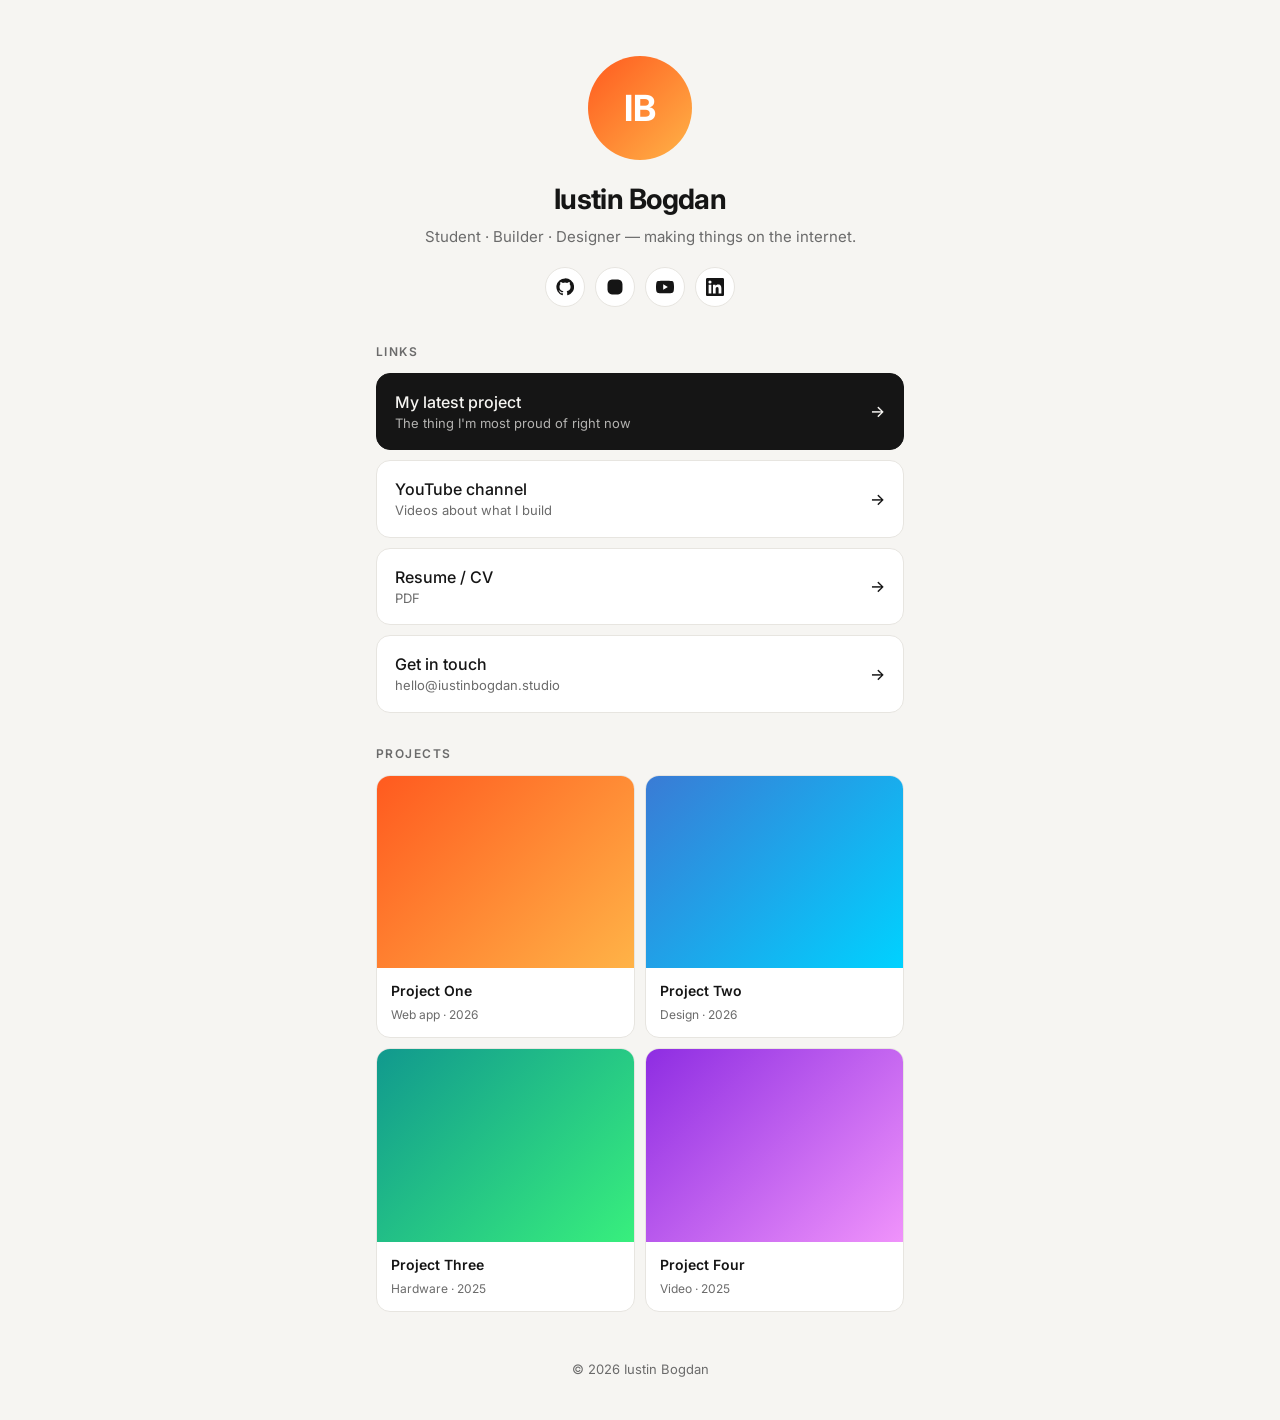
==== index.html @ 2a259cec "Add portfolio site for iustinbogdan.studio Co-Authored-By: Claude Opus 5.5 <noreply@anthropic.com> C" ====
<!doctype html>
<html lang="en">
<head>
<meta charset="utf-8">
<meta name="viewport" content="width=device-width, initial-scale=1">
<title>Iustin Bogdan</title>
<meta name="description" content="Iustin Bogdan — projects, links and contact.">
<link rel="preconnect" href="https://fonts.googleapis.com">
<link href="https://fonts.googleapis.com/css2?family=Inter:wght@400;500;600;700&display=swap" rel="stylesheet">
<style>
  :root{
    --bg:#f6f5f2; --card:#ffffff; --text:#151515; --muted:#6b6b6b;
    --line:#e7e5e0; --accent:#ff5a1f;
  }
  @media (prefers-color-scheme: dark){
    :root{ --bg:#0f0f0f; --card:#191919; --text:#f2f2f2; --muted:#9a9a9a; --line:#2a2a2a; }
  }
  *{box-sizing:border-box;margin:0;padding:0}
  body{background:var(--bg);color:var(--text);font-family:Inter,system-ui,sans-serif;
       line-height:1.5;-webkit-font-smoothing:antialiased}
  a{color:inherit;text-decoration:none}
  .wrap{max-width:560px;margin:0 auto;padding:56px 16px 40px}

  /* Header */
  header{text-align:center;margin-bottom:36px}
  .avatar{width:104px;height:104px;border-radius:50%;margin:0 auto 18px;
          background:linear-gradient(135deg,var(--accent),#ffb347);display:grid;place-items:center;
          color:#fff;font-weight:700;font-size:36px;overflow:hidden}
  .avatar img{width:100%;height:100%;object-fit:cover}
  h1{font-size:28px;font-weight:700;letter-spacing:-.02em}
  .tagline{color:var(--muted);margin-top:6px;font-size:15px}
  .socials{display:flex;justify-content:center;gap:10px;margin-top:18px}
  .socials a{width:40px;height:40px;border-radius:50%;border:1px solid var(--line);background:var(--card);
             display:grid;place-items:center;transition:transform .15s,border-color .15s}
  .socials a:hover{transform:translateY(-2px);border-color:var(--text)}
  .socials svg{width:18px;height:18px;fill:currentColor}

  /* Sections */
  h2{font-size:12px;text-transform:uppercase;letter-spacing:.12em;color:var(--muted);
     font-weight:600;margin:32px 0 12px}

  /* Link buttons */
  .links{display:flex;flex-direction:column;gap:10px}
  .link{display:flex;align-items:center;justify-content:space-between;gap:12px;
        padding:16px 18px;border-radius:14px;background:var(--card);border:1px solid var(--line);
        font-weight:500;transition:transform .15s,box-shadow .15s,border-color .15s}
  .link:hover{transform:translateY(-2px);border-color:var(--text);box-shadow:0 6px 20px rgba(0,0,0,.06)}
  .link small{display:block;color:var(--muted);font-weight:400;font-size:13px}
  .arrow{flex:none;transition:transform .15s}
  .link:hover .arrow{transform:translateX(3px)}
  .link.featured{background:var(--text);color:var(--bg);border-color:var(--text)}
  .link.featured small{color:inherit;opacity:.7}

  /* Project cards */
  .grid{display:grid;grid-template-columns:1fr 1fr;gap:10px}
  .project{border-radius:14px;overflow:hidden;background:var(--card);border:1px solid var(--line);
           transition:transform .15s,border-color .15s}
  .project:hover{transform:translateY(-2px);border-color:var(--text)}
  .thumb{aspect-ratio:4/3;background:var(--line);display:block;width:100%;object-fit:cover}
  .p1 .thumb{background:linear-gradient(135deg,#ff5a1f,#ffb347)}
  .p2 .thumb{background:linear-gradient(135deg,#3a7bd5,#00d2ff)}
  .p3 .thumb{background:linear-gradient(135deg,#11998e,#38ef7d)}
  .p4 .thumb{background:linear-gradient(135deg,#8e2de2,#f093fb)}
  .project div{padding:12px 14px}
  .project strong{display:block;font-size:14px;font-weight:600}
  .project span{font-size:12px;color:var(--muted)}

  footer{text-align:center;color:var(--muted);font-size:13px;margin-top:48px}
  @media (max-width:420px){ .grid{grid-template-columns:1fr} }
</style>
</head>
<body>
<main class="wrap">

  <header>
    <!-- Replace the initials with a photo: <div class="avatar"><img src="me.jpg" alt="Iustin Bogdan"></div> -->
    <div class="avatar">IB</div>
    <h1>Iustin Bogdan</h1>
    <p class="tagline">Student · Builder · Designer — making things on the internet.</p>
    <nav class="socials" aria-label="Social links">
      <a href="https://github.com/YOUR_USERNAME" aria-label="GitHub"><svg viewBox="0 0 24 24"><path d="M12 .5a11.5 11.5 0 0 0-3.64 22.41c.58.1.79-.25.79-.56v-2c-3.2.7-3.88-1.37-3.88-1.37-.52-1.33-1.28-1.69-1.28-1.69-1.05-.72.08-.7.08-.7 1.16.08 1.77 1.19 1.77 1.19 1.03 1.77 2.7 1.26 3.36.96.1-.75.4-1.26.73-1.55-2.55-.29-5.24-1.28-5.24-5.69 0-1.26.45-2.29 1.19-3.1-.12-.29-.52-1.46.11-3.05 0 0 .97-.31 3.17 1.18a11 11 0 0 1 5.77 0c2.2-1.49 3.17-1.18 3.17-1.18.63 1.59.23 2.76.11 3.05.74.81 1.19 1.84 1.19 3.1 0 4.42-2.69 5.39-5.26 5.68.41.36.78 1.06.78 2.14v3.17c0 .31.21.67.8.56A11.5 11.5 0 0 0 12 .5Z"/></svg></a>
      <a href="https://instagram.com/YOUR_USERNAME" aria-label="Instagram"><svg viewBox="0 0 24 24"><path d="M12 7a5 5 0 1 0 0 10 5 5 0 0 0 0-10Zm0 8.2a3.2 3.2 0 1 1 0-6.4 3.2 3.2 0 0 1 0 6.4ZM17.3 5.5a1.2 1.2 0 1 0 0 2.4 1.2 1.2 0 0 0 0-2.4ZM12 2c-2.7 0-3 0-4.1.06C4.6 2.2 2.2 4.6 2.06 7.9 2 9 2 9.3 2 12s0 3 .06 4.1c.15 3.3 2.55 5.7 5.84 5.84C9 22 9.3 22 12 22s3 0 4.1-.06c3.3-.15 5.7-2.55 5.84-5.84C22 15 22 14.7 22 12s0-3-.06-4.1C21.8 4.6 19.4 2.2 16.1 2.06 15 2 14.7 2 12 2Z"/></svg></a>
      <a href="https://youtube.com/@YOUR_CHANNEL" aria-label="YouTube"><svg viewBox="0 0 24 24"><path d="M23.5 6.2a3 3 0 0 0-2.1-2.1C19.5 3.6 12 3.6 12 3.6s-7.5 0-9.4.5A3 3 0 0 0 .5 6.2 31 31 0 0 0 0 12a31 31 0 0 0 .5 5.8 3 3 0 0 0 2.1 2.1c1.9.5 9.4.5 9.4.5s7.5 0 9.4-.5a3 3 0 0 0 2.1-2.1A31 31 0 0 0 24 12a31 31 0 0 0-.5-5.8ZM9.6 15.6V8.4l6.2 3.6-6.2 3.6Z"/></svg></a>
      <a href="https://linkedin.com/in/YOUR_USERNAME" aria-label="LinkedIn"><svg viewBox="0 0 24 24"><path d="M20.4 20.5h-3.6v-5.6c0-1.3 0-3-1.8-3s-2.1 1.4-2.1 2.9v5.7H9.3V9h3.4v1.6h.1c.5-.9 1.6-1.8 3.4-1.8 3.6 0 4.3 2.4 4.3 5.5v6.2ZM5.3 7.4a2.1 2.1 0 1 1 0-4.2 2.1 2.1 0 0 1 0 4.2ZM7.1 20.5H3.5V9h3.6v11.5ZM22.2 0H1.8C.8 0 0 .8 0 1.7v20.6c0 .9.8 1.7 1.8 1.7h20.4c1 0 1.8-.8 1.8-1.7V1.7C24 .8 23.2 0 22.2 0Z"/></svg></a>
    </nav>
  </header>

  <section>
    <h2>Links</h2>
    <div class="links">
      <a class="link featured" href="#">
        <span>My latest project<small>The thing I'm most proud of right now</small></span>
        <span class="arrow">→</span>
      </a>
      <a class="link" href="#"><span>YouTube channel<small>Videos about what I build</small></span><span class="arrow">→</span></a>
      <a class="link" href="#"><span>Resume / CV<small>PDF</small></span><span class="arrow">→</span></a>
      <a class="link" href="mailto:hello@iustinbogdan.studio"><span>Get in touch<small>hello@iustinbogdan.studio</small></span><span class="arrow">→</span></a>
    </div>
  </section>

  <section>
    <h2>Projects</h2>
    <div class="grid">
      <!-- Swap the gradient for a screenshot: <img class="thumb" src="project1.jpg" alt=""> -->
      <a class="project p1" href="#"><span class="thumb"></span><div><strong>Project One</strong><span>Web app · 2026</span></div></a>
      <a class="project p2" href="#"><span class="thumb"></span><div><strong>Project Two</strong><span>Design · 2026</span></div></a>
      <a class="project p3" href="#"><span class="thumb"></span><div><strong>Project Three</strong><span>Hardware · 2025</span></div></a>
      <a class="project p4" href="#"><span class="thumb"></span><div><strong>Project Four</strong><span>Video · 2025</span></div></a>
    </div>
  </section>

  <footer>© <span id="y"></span> Iustin Bogdan</footer>
</main>
<script>document.getElementById('y').textContent=new Date().getFullYear()</script>
</body>
</html>
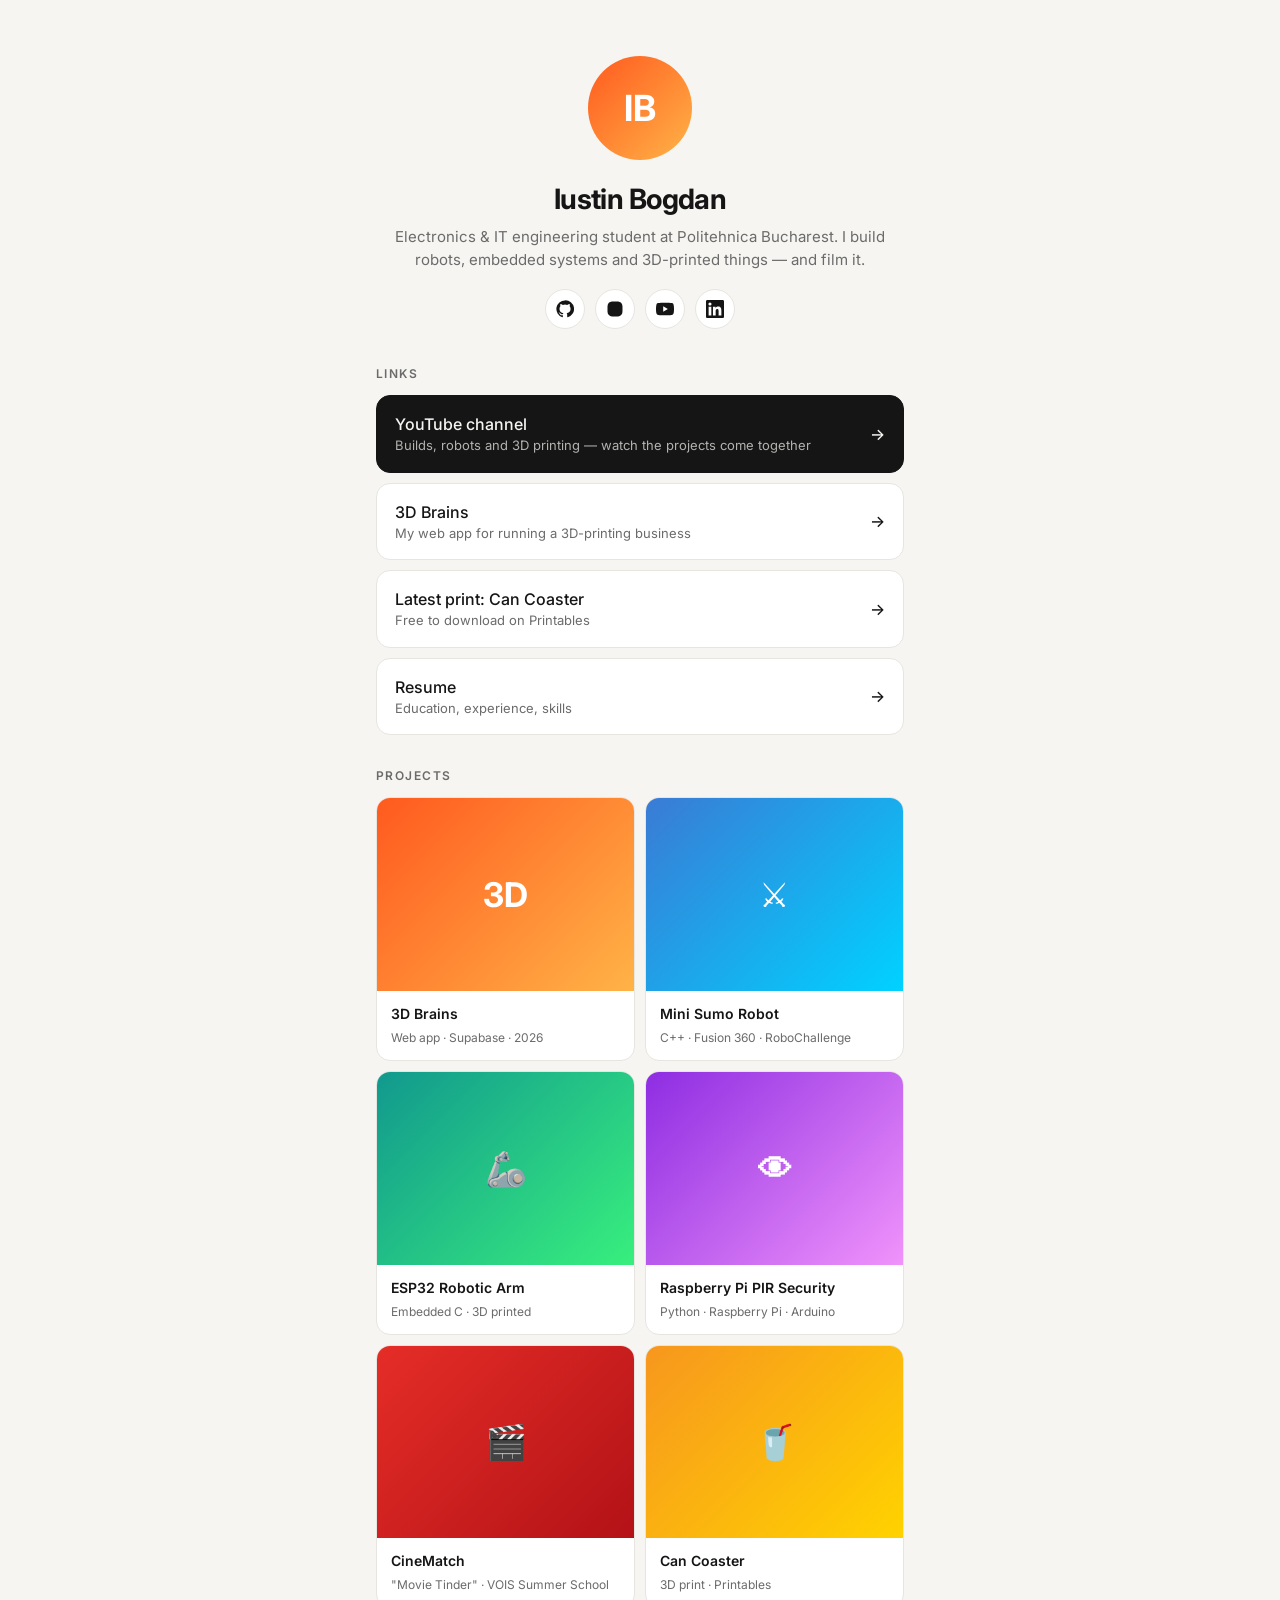
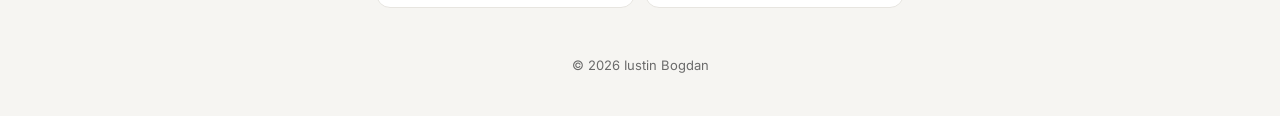
==== commit 561a862d: "Add real links, projects (3D Brains, robots, CineMatch) and resume page Co-Authored-By: Claude Opus " ====
--- a/index.html
+++ b/index.html
@@ -4,7 +4,7 @@
 <meta charset="utf-8">
 <meta name="viewport" content="width=device-width, initial-scale=1">
 <title>Iustin Bogdan</title>
-<meta name="description" content="Iustin Bogdan — projects, links and contact.">
+<meta name="description" content="Iustin Bogdan — electronics &amp; IT student. YouTube, projects, 3D printing and resume.">
 <link rel="preconnect" href="https://fonts.googleapis.com">
 <link href="https://fonts.googleapis.com/css2?family=Inter:wght@400;500;600;700&display=swap" rel="stylesheet">
 <style>
@@ -61,12 +61,16 @@
   .p2 .thumb{background:linear-gradient(135deg,#3a7bd5,#00d2ff)}
   .p3 .thumb{background:linear-gradient(135deg,#11998e,#38ef7d)}
   .p4 .thumb{background:linear-gradient(135deg,#8e2de2,#f093fb)}
+  .p5 .thumb{background:linear-gradient(135deg,#e52d27,#b31217)}
+  .p6 .thumb{background:linear-gradient(135deg,#f7971e,#ffd200)}
+  span.thumb{display:grid;place-items:center}
+  span.thumb b{font-size:34px;color:#fff;font-weight:700}
   .project div{padding:12px 14px}
   .project strong{display:block;font-size:14px;font-weight:600}
   .project span{font-size:12px;color:var(--muted)}
 
   footer{text-align:center;color:var(--muted);font-size:13px;margin-top:48px}
-  @media (max-width:420px){ .grid{grid-template-columns:1fr} }
+  @media (max-width:340px){ .grid{grid-template-columns:1fr} }
 </style>
 </head>
 <body>
@@ -76,36 +80,38 @@
     <!-- Replace the initials with a photo: <div class="avatar"><img src="me.jpg" alt="Iustin Bogdan"></div> -->
     <div class="avatar">IB</div>
     <h1>Iustin Bogdan</h1>
-    <p class="tagline">Student · Builder · Designer — making things on the internet.</p>
+    <p class="tagline">Electronics &amp; IT engineering student at Politehnica Bucharest. I build robots, embedded systems and 3D-printed things — and film it.</p>
     <nav class="socials" aria-label="Social links">
-      <a href="https://github.com/YOUR_USERNAME" aria-label="GitHub"><svg viewBox="0 0 24 24"><path d="M12 .5a11.5 11.5 0 0 0-3.64 22.41c.58.1.79-.25.79-.56v-2c-3.2.7-3.88-1.37-3.88-1.37-.52-1.33-1.28-1.69-1.28-1.69-1.05-.72.08-.7.08-.7 1.16.08 1.77 1.19 1.77 1.19 1.03 1.77 2.7 1.26 3.36.96.1-.75.4-1.26.73-1.55-2.55-.29-5.24-1.28-5.24-5.69 0-1.26.45-2.29 1.19-3.1-.12-.29-.52-1.46.11-3.05 0 0 .97-.31 3.17 1.18a11 11 0 0 1 5.77 0c2.2-1.49 3.17-1.18 3.17-1.18.63 1.59.23 2.76.11 3.05.74.81 1.19 1.84 1.19 3.1 0 4.42-2.69 5.39-5.26 5.68.41.36.78 1.06.78 2.14v3.17c0 .31.21.67.8.56A11.5 11.5 0 0 0 12 .5Z"/></svg></a>
-      <a href="https://instagram.com/YOUR_USERNAME" aria-label="Instagram"><svg viewBox="0 0 24 24"><path d="M12 7a5 5 0 1 0 0 10 5 5 0 0 0 0-10Zm0 8.2a3.2 3.2 0 1 1 0-6.4 3.2 3.2 0 0 1 0 6.4ZM17.3 5.5a1.2 1.2 0 1 0 0 2.4 1.2 1.2 0 0 0 0-2.4ZM12 2c-2.7 0-3 0-4.1.06C4.6 2.2 2.2 4.6 2.06 7.9 2 9 2 9.3 2 12s0 3 .06 4.1c.15 3.3 2.55 5.7 5.84 5.84C9 22 9.3 22 12 22s3 0 4.1-.06c3.3-.15 5.7-2.55 5.84-5.84C22 15 22 14.7 22 12s0-3-.06-4.1C21.8 4.6 19.4 2.2 16.1 2.06 15 2 14.7 2 12 2Z"/></svg></a>
-      <a href="https://youtube.com/@YOUR_CHANNEL" aria-label="YouTube"><svg viewBox="0 0 24 24"><path d="M23.5 6.2a3 3 0 0 0-2.1-2.1C19.5 3.6 12 3.6 12 3.6s-7.5 0-9.4.5A3 3 0 0 0 .5 6.2 31 31 0 0 0 0 12a31 31 0 0 0 .5 5.8 3 3 0 0 0 2.1 2.1c1.9.5 9.4.5 9.4.5s7.5 0 9.4-.5a3 3 0 0 0 2.1-2.1A31 31 0 0 0 24 12a31 31 0 0 0-.5-5.8ZM9.6 15.6V8.4l6.2 3.6-6.2 3.6Z"/></svg></a>
-      <a href="https://linkedin.com/in/YOUR_USERNAME" aria-label="LinkedIn"><svg viewBox="0 0 24 24"><path d="M20.4 20.5h-3.6v-5.6c0-1.3 0-3-1.8-3s-2.1 1.4-2.1 2.9v5.7H9.3V9h3.4v1.6h.1c.5-.9 1.6-1.8 3.4-1.8 3.6 0 4.3 2.4 4.3 5.5v6.2ZM5.3 7.4a2.1 2.1 0 1 1 0-4.2 2.1 2.1 0 0 1 0 4.2ZM7.1 20.5H3.5V9h3.6v11.5ZM22.2 0H1.8C.8 0 0 .8 0 1.7v20.6c0 .9.8 1.7 1.8 1.7h20.4c1 0 1.8-.8 1.8-1.7V1.7C24 .8 23.2 0 22.2 0Z"/></svg></a>
+      <a target="_blank" rel="noopener" href="https://github.com/IustinB2005" aria-label="GitHub"><svg viewBox="0 0 24 24"><path d="M12 .5a11.5 11.5 0 0 0-3.64 22.41c.58.1.79-.25.79-.56v-2c-3.2.7-3.88-1.37-3.88-1.37-.52-1.33-1.28-1.69-1.28-1.69-1.05-.72.08-.7.08-.7 1.16.08 1.77 1.19 1.77 1.19 1.03 1.77 2.7 1.26 3.36.96.1-.75.4-1.26.73-1.55-2.55-.29-5.24-1.28-5.24-5.69 0-1.26.45-2.29 1.19-3.1-.12-.29-.52-1.46.11-3.05 0 0 .97-.31 3.17 1.18a11 11 0 0 1 5.77 0c2.2-1.49 3.17-1.18 3.17-1.18.63 1.59.23 2.76.11 3.05.74.81 1.19 1.84 1.19 3.1 0 4.42-2.69 5.39-5.26 5.68.41.36.78 1.06.78 2.14v3.17c0 .31.21.67.8.56A11.5 11.5 0 0 0 12 .5Z"/></svg></a>
+      <a target="_blank" rel="noopener" href="https://www.instagram.com/iustin_bogdan05/" aria-label="Instagram"><svg viewBox="0 0 24 24"><path d="M12 7a5 5 0 1 0 0 10 5 5 0 0 0 0-10Zm0 8.2a3.2 3.2 0 1 1 0-6.4 3.2 3.2 0 0 1 0 6.4ZM17.3 5.5a1.2 1.2 0 1 0 0 2.4 1.2 1.2 0 0 0 0-2.4ZM12 2c-2.7 0-3 0-4.1.06C4.6 2.2 2.2 4.6 2.06 7.9 2 9 2 9.3 2 12s0 3 .06 4.1c.15 3.3 2.55 5.7 5.84 5.84C9 22 9.3 22 12 22s3 0 4.1-.06c3.3-.15 5.7-2.55 5.84-5.84C22 15 22 14.7 22 12s0-3-.06-4.1C21.8 4.6 19.4 2.2 16.1 2.06 15 2 14.7 2 12 2Z"/></svg></a>
+      <a target="_blank" rel="noopener" href="https://www.youtube.com/@iustin_bogdan05" aria-label="YouTube"><svg viewBox="0 0 24 24"><path d="M23.5 6.2a3 3 0 0 0-2.1-2.1C19.5 3.6 12 3.6 12 3.6s-7.5 0-9.4.5A3 3 0 0 0 .5 6.2 31 31 0 0 0 0 12a31 31 0 0 0 .5 5.8 3 3 0 0 0 2.1 2.1c1.9.5 9.4.5 9.4.5s7.5 0 9.4-.5a3 3 0 0 0 2.1-2.1A31 31 0 0 0 24 12a31 31 0 0 0-.5-5.8ZM9.6 15.6V8.4l6.2 3.6-6.2 3.6Z"/></svg></a>
+      <a target="_blank" rel="noopener" href="https://www.linkedin.com/in/iustinian-bogdan-b4145b306/" aria-label="LinkedIn"><svg viewBox="0 0 24 24"><path d="M20.4 20.5h-3.6v-5.6c0-1.3 0-3-1.8-3s-2.1 1.4-2.1 2.9v5.7H9.3V9h3.4v1.6h.1c.5-.9 1.6-1.8 3.4-1.8 3.6 0 4.3 2.4 4.3 5.5v6.2ZM5.3 7.4a2.1 2.1 0 1 1 0-4.2 2.1 2.1 0 0 1 0 4.2ZM7.1 20.5H3.5V9h3.6v11.5ZM22.2 0H1.8C.8 0 0 .8 0 1.7v20.6c0 .9.8 1.7 1.8 1.7h20.4c1 0 1.8-.8 1.8-1.7V1.7C24 .8 23.2 0 22.2 0Z"/></svg></a>
     </nav>
   </header>
 
   <section>
     <h2>Links</h2>
     <div class="links">
-      <a class="link featured" href="#">
-        <span>My latest project<small>The thing I'm most proud of right now</small></span>
+      <a class="link featured" href="https://www.youtube.com/@iustin_bogdan05" target="_blank" rel="noopener">
+        <span>YouTube channel<small>Builds, robots and 3D printing — watch the projects come together</small></span>
         <span class="arrow">→</span>
       </a>
-      <a class="link" href="#"><span>YouTube channel<small>Videos about what I build</small></span><span class="arrow">→</span></a>
-      <a class="link" href="#"><span>Resume / CV<small>PDF</small></span><span class="arrow">→</span></a>
-      <a class="link" href="mailto:hello@iustinbogdan.studio"><span>Get in touch<small>hello@iustinbogdan.studio</small></span><span class="arrow">→</span></a>
+      <a class="link" href="https://3dbrains.ro" target="_blank" rel="noopener"><span>3D Brains<small>My web app for running a 3D-printing business</small></span><span class="arrow">→</span></a>
+      <a class="link" href="https://www.printables.com/" target="_blank" rel="noopener"><span>Latest print: Can Coaster<small>Free to download on Printables</small></span><span class="arrow">→</span></a>
+      <a class="link" href="resume.html"><span>Resume<small>Education, experience, skills</small></span><span class="arrow">→</span></a>
     </div>
   </section>
 
   <section>
     <h2>Projects</h2>
     <div class="grid">
-      <!-- Swap the gradient for a screenshot: <img class="thumb" src="project1.jpg" alt=""> -->
-      <a class="project p1" href="#"><span class="thumb"></span><div><strong>Project One</strong><span>Web app · 2026</span></div></a>
-      <a class="project p2" href="#"><span class="thumb"></span><div><strong>Project Two</strong><span>Design · 2026</span></div></a>
-      <a class="project p3" href="#"><span class="thumb"></span><div><strong>Project Three</strong><span>Hardware · 2025</span></div></a>
-      <a class="project p4" href="#"><span class="thumb"></span><div><strong>Project Four</strong><span>Video · 2025</span></div></a>
+      <!-- Swap a gradient for a photo: replace <span class="thumb"></span> with <img class="thumb" src="images/name.jpg" alt=""> -->
+      <a class="project p1" href="https://3dbrains.ro" target="_blank" rel="noopener"><span class="thumb"><b>3D</b></span><div><strong>3D Brains</strong><span>Web app · Supabase · 2026</span></div></a>
+      <a class="project p2" href="https://github.com/IustinB2005/mini-sumo-robot" target="_blank" rel="noopener"><span class="thumb"><b>⚔</b></span><div><strong>Mini Sumo Robot</strong><span>C++ · Fusion 360 · RoboChallenge</span></div></a>
+      <a class="project p3" href="https://github.com/IustinB2005/esp32-robotic-arm" target="_blank" rel="noopener"><span class="thumb"><b>🦾</b></span><div><strong>ESP32 Robotic Arm</strong><span>Embedded C · 3D printed</span></div></a>
+      <a class="project p4" href="https://github.com/IustinB2005/raspberry-pi-pir" target="_blank" rel="noopener"><span class="thumb"><b>👁</b></span><div><strong>Raspberry Pi PIR Security</strong><span>Python · Raspberry Pi · Arduino</span></div></a>
+      <a class="project p5" href="https://github.com/IustinB2005/vois-cinematch" target="_blank" rel="noopener"><span class="thumb"><b>🎬</b></span><div><strong>CineMatch</strong><span>"Movie Tinder" · VOIS Summer School</span></div></a>
+      <a class="project p6" href="https://www.printables.com/" target="_blank" rel="noopener"><span class="thumb"><b>🥤</b></span><div><strong>Can Coaster</strong><span>3D print · Printables</span></div></a>
     </div>
   </section>
 
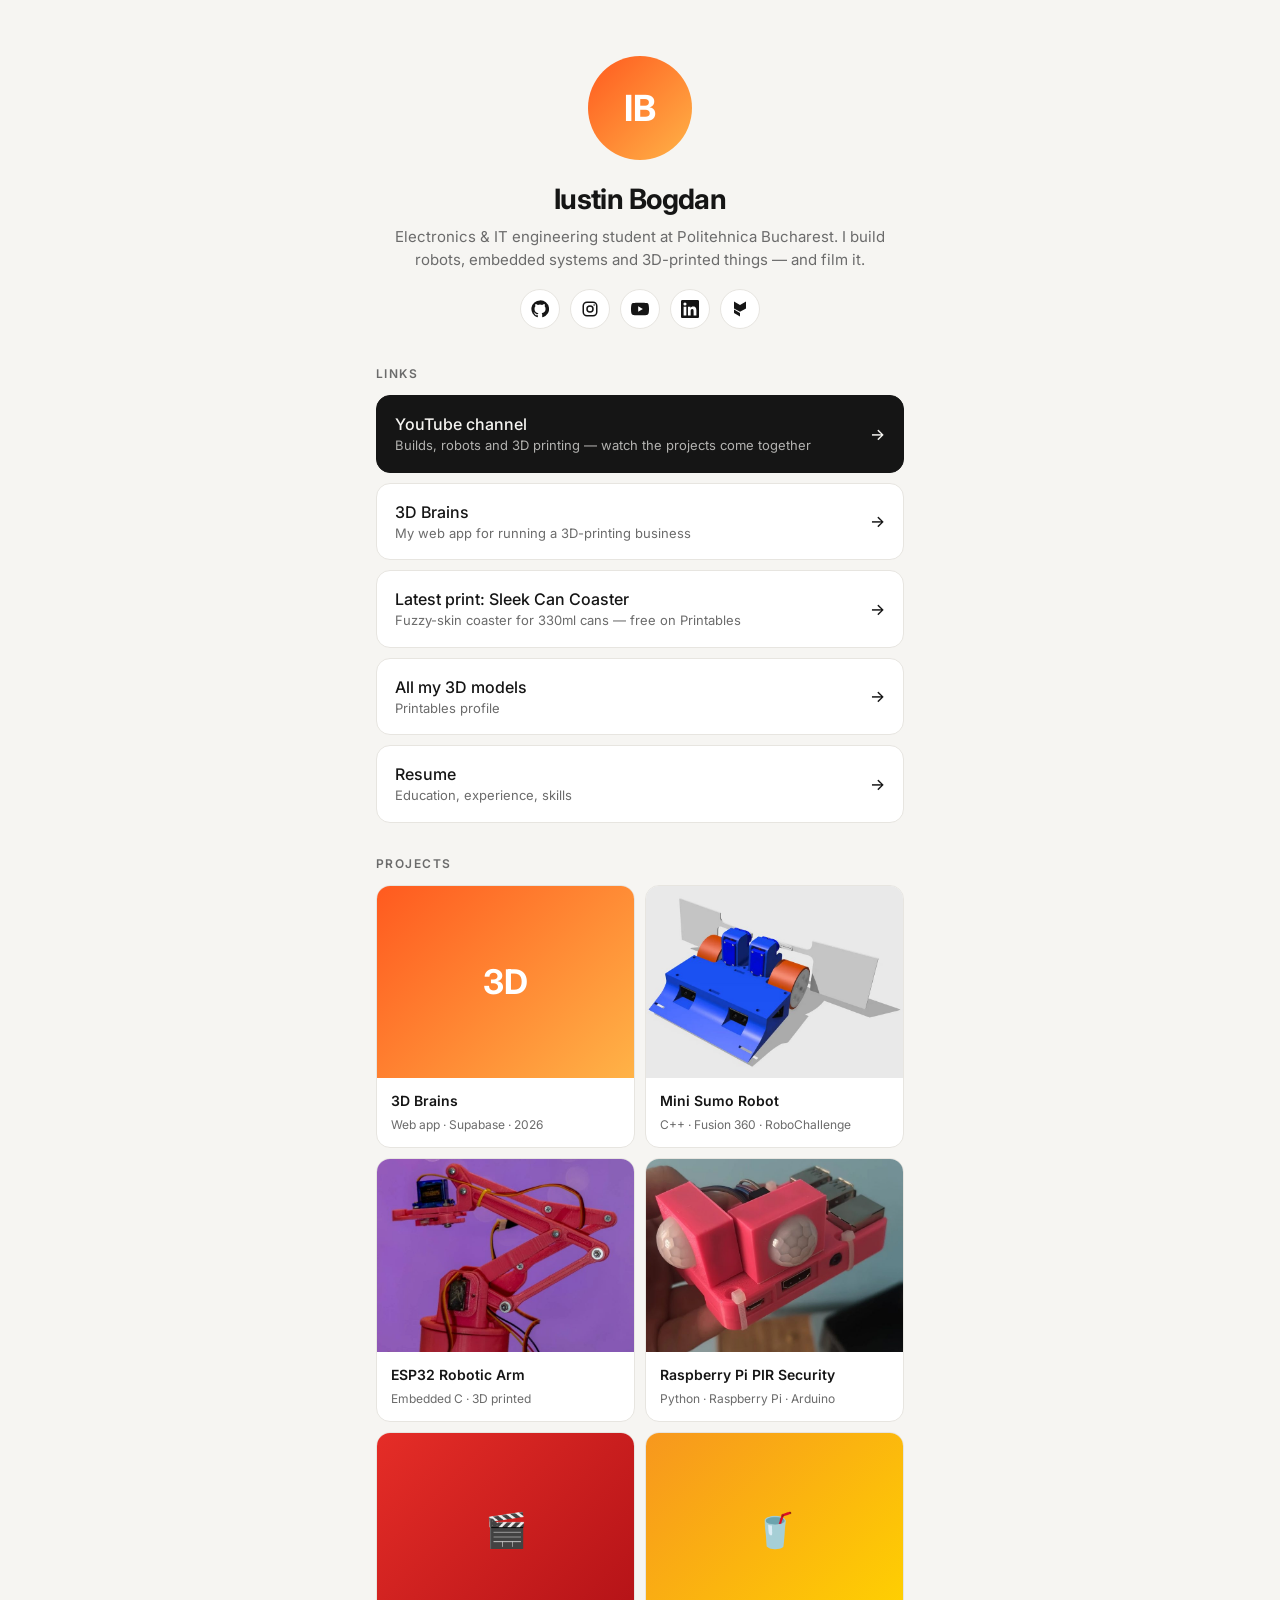
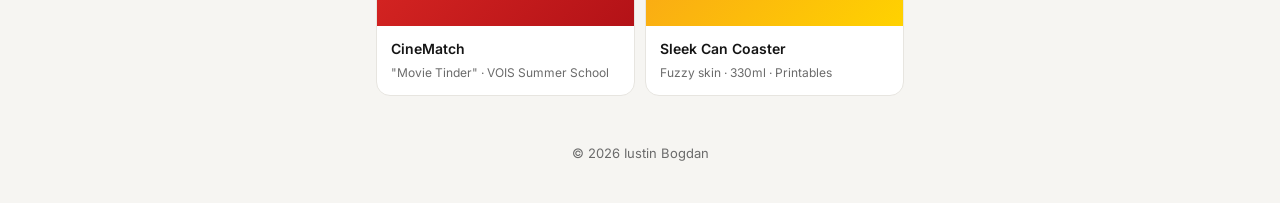
==== commit a6d81f3b: "Add project photos, Printables links and fix Instagram icon Co-Authored-By: Claude Opus 5.5 <noreply" ====
--- a/index.html
+++ b/index.html
@@ -83,9 +83,10 @@
     <p class="tagline">Electronics &amp; IT engineering student at Politehnica Bucharest. I build robots, embedded systems and 3D-printed things — and film it.</p>
     <nav class="socials" aria-label="Social links">
       <a target="_blank" rel="noopener" href="https://github.com/IustinB2005" aria-label="GitHub"><svg viewBox="0 0 24 24"><path d="M12 .5a11.5 11.5 0 0 0-3.64 22.41c.58.1.79-.25.79-.56v-2c-3.2.7-3.88-1.37-3.88-1.37-.52-1.33-1.28-1.69-1.28-1.69-1.05-.72.08-.7.08-.7 1.16.08 1.77 1.19 1.77 1.19 1.03 1.77 2.7 1.26 3.36.96.1-.75.4-1.26.73-1.55-2.55-.29-5.24-1.28-5.24-5.69 0-1.26.45-2.29 1.19-3.1-.12-.29-.52-1.46.11-3.05 0 0 .97-.31 3.17 1.18a11 11 0 0 1 5.77 0c2.2-1.49 3.17-1.18 3.17-1.18.63 1.59.23 2.76.11 3.05.74.81 1.19 1.84 1.19 3.1 0 4.42-2.69 5.39-5.26 5.68.41.36.78 1.06.78 2.14v3.17c0 .31.21.67.8.56A11.5 11.5 0 0 0 12 .5Z"/></svg></a>
-      <a target="_blank" rel="noopener" href="https://www.instagram.com/iustin_bogdan05/" aria-label="Instagram"><svg viewBox="0 0 24 24"><path d="M12 7a5 5 0 1 0 0 10 5 5 0 0 0 0-10Zm0 8.2a3.2 3.2 0 1 1 0-6.4 3.2 3.2 0 0 1 0 6.4ZM17.3 5.5a1.2 1.2 0 1 0 0 2.4 1.2 1.2 0 0 0 0-2.4ZM12 2c-2.7 0-3 0-4.1.06C4.6 2.2 2.2 4.6 2.06 7.9 2 9 2 9.3 2 12s0 3 .06 4.1c.15 3.3 2.55 5.7 5.84 5.84C9 22 9.3 22 12 22s3 0 4.1-.06c3.3-.15 5.7-2.55 5.84-5.84C22 15 22 14.7 22 12s0-3-.06-4.1C21.8 4.6 19.4 2.2 16.1 2.06 15 2 14.7 2 12 2Z"/></svg></a>
+      <a target="_blank" rel="noopener" href="https://www.instagram.com/iustin_bogdan05/" aria-label="Instagram"><svg viewBox="0 0 24 24" style="fill:none;stroke:currentColor;stroke-width:2"><rect x="3" y="3" width="18" height="18" rx="5"/><circle cx="12" cy="12" r="4"/><circle cx="17.5" cy="6.5" r="1" style="fill:currentColor;stroke:none"/></svg></a>
       <a target="_blank" rel="noopener" href="https://www.youtube.com/@iustin_bogdan05" aria-label="YouTube"><svg viewBox="0 0 24 24"><path d="M23.5 6.2a3 3 0 0 0-2.1-2.1C19.5 3.6 12 3.6 12 3.6s-7.5 0-9.4.5A3 3 0 0 0 .5 6.2 31 31 0 0 0 0 12a31 31 0 0 0 .5 5.8 3 3 0 0 0 2.1 2.1c1.9.5 9.4.5 9.4.5s7.5 0 9.4-.5a3 3 0 0 0 2.1-2.1A31 31 0 0 0 24 12a31 31 0 0 0-.5-5.8ZM9.6 15.6V8.4l6.2 3.6-6.2 3.6Z"/></svg></a>
       <a target="_blank" rel="noopener" href="https://www.linkedin.com/in/iustinian-bogdan-b4145b306/" aria-label="LinkedIn"><svg viewBox="0 0 24 24"><path d="M20.4 20.5h-3.6v-5.6c0-1.3 0-3-1.8-3s-2.1 1.4-2.1 2.9v5.7H9.3V9h3.4v1.6h.1c.5-.9 1.6-1.8 3.4-1.8 3.6 0 4.3 2.4 4.3 5.5v6.2ZM5.3 7.4a2.1 2.1 0 1 1 0-4.2 2.1 2.1 0 0 1 0 4.2ZM7.1 20.5H3.5V9h3.6v11.5ZM22.2 0H1.8C.8 0 0 .8 0 1.7v20.6c0 .9.8 1.7 1.8 1.7h20.4c1 0 1.8-.8 1.8-1.7V1.7C24 .8 23.2 0 22.2 0Z"/></svg></a>
+      <a target="_blank" rel="noopener" href="https://www.printables.com/@IustinianBog_2410052/models" aria-label="Printables"><svg viewBox="0 0 24 24"><path d="M4 2l8 4.6v9.2L4 11.2zM12 6.6L20 2v9.2l-8 4.6zM4 12.8l8 4.6V22l-8-4.6z"/></svg></a>
     </nav>
   </header>
 
@@ -97,7 +98,8 @@
         <span class="arrow">→</span>
       </a>
       <a class="link" href="https://3dbrains.ro" target="_blank" rel="noopener"><span>3D Brains<small>My web app for running a 3D-printing business</small></span><span class="arrow">→</span></a>
-      <a class="link" href="https://www.printables.com/" target="_blank" rel="noopener"><span>Latest print: Can Coaster<small>Free to download on Printables</small></span><span class="arrow">→</span></a>
+      <a class="link" href="https://www.printables.com/model/1917259-fuzzy-skin-sleek-can-coaster-330ml-aqua-carpatica" target="_blank" rel="noopener"><span>Latest print: Sleek Can Coaster<small>Fuzzy-skin coaster for 330ml cans — free on Printables</small></span><span class="arrow">→</span></a>
+      <a class="link" href="https://www.printables.com/@IustinianBog_2410052/models" target="_blank" rel="noopener"><span>All my 3D models<small>Printables profile</small></span><span class="arrow">→</span></a>
       <a class="link" href="resume.html"><span>Resume<small>Education, experience, skills</small></span><span class="arrow">→</span></a>
     </div>
   </section>
@@ -107,11 +109,11 @@
     <div class="grid">
       <!-- Swap a gradient for a photo: replace <span class="thumb"></span> with <img class="thumb" src="images/name.jpg" alt=""> -->
       <a class="project p1" href="https://3dbrains.ro" target="_blank" rel="noopener"><span class="thumb"><b>3D</b></span><div><strong>3D Brains</strong><span>Web app · Supabase · 2026</span></div></a>
-      <a class="project p2" href="https://github.com/IustinB2005/mini-sumo-robot" target="_blank" rel="noopener"><span class="thumb"><b>⚔</b></span><div><strong>Mini Sumo Robot</strong><span>C++ · Fusion 360 · RoboChallenge</span></div></a>
-      <a class="project p3" href="https://github.com/IustinB2005/esp32-robotic-arm" target="_blank" rel="noopener"><span class="thumb"><b>🦾</b></span><div><strong>ESP32 Robotic Arm</strong><span>Embedded C · 3D printed</span></div></a>
-      <a class="project p4" href="https://github.com/IustinB2005/raspberry-pi-pir" target="_blank" rel="noopener"><span class="thumb"><b>👁</b></span><div><strong>Raspberry Pi PIR Security</strong><span>Python · Raspberry Pi · Arduino</span></div></a>
+      <a class="project p2" href="https://github.com/IustinB2005/mini-sumo-robot" target="_blank" rel="noopener"><img class="thumb" src="images/sumo.jpg" alt="Mini sumo robot 3D model" loading="lazy"><div><strong>Mini Sumo Robot</strong><span>C++ · Fusion 360 · RoboChallenge</span></div></a>
+      <a class="project p3" href="https://github.com/IustinB2005/esp32-robotic-arm" target="_blank" rel="noopener"><img class="thumb" src="images/arm.jpg" alt="3D printed ESP32 robotic arm" loading="lazy"><div><strong>ESP32 Robotic Arm</strong><span>Embedded C · 3D printed</span></div></a>
+      <a class="project p4" href="https://github.com/IustinB2005/raspberry-pi-pir" target="_blank" rel="noopener"><img class="thumb" src="images/pir.jpg" alt="Raspberry Pi with two PIR sensors in a pink 3D printed case" loading="lazy"><div><strong>Raspberry Pi PIR Security</strong><span>Python · Raspberry Pi · Arduino</span></div></a>
       <a class="project p5" href="https://github.com/IustinB2005/vois-cinematch" target="_blank" rel="noopener"><span class="thumb"><b>🎬</b></span><div><strong>CineMatch</strong><span>"Movie Tinder" · VOIS Summer School</span></div></a>
-      <a class="project p6" href="https://www.printables.com/" target="_blank" rel="noopener"><span class="thumb"><b>🥤</b></span><div><strong>Can Coaster</strong><span>3D print · Printables</span></div></a>
+      <a class="project p6" href="https://www.printables.com/model/1917259-fuzzy-skin-sleek-can-coaster-330ml-aqua-carpatica" target="_blank" rel="noopener"><span class="thumb"><b>🥤</b></span><div><strong>Sleek Can Coaster</strong><span>Fuzzy skin · 330ml · Printables</span></div></a>
     </div>
   </section>
 
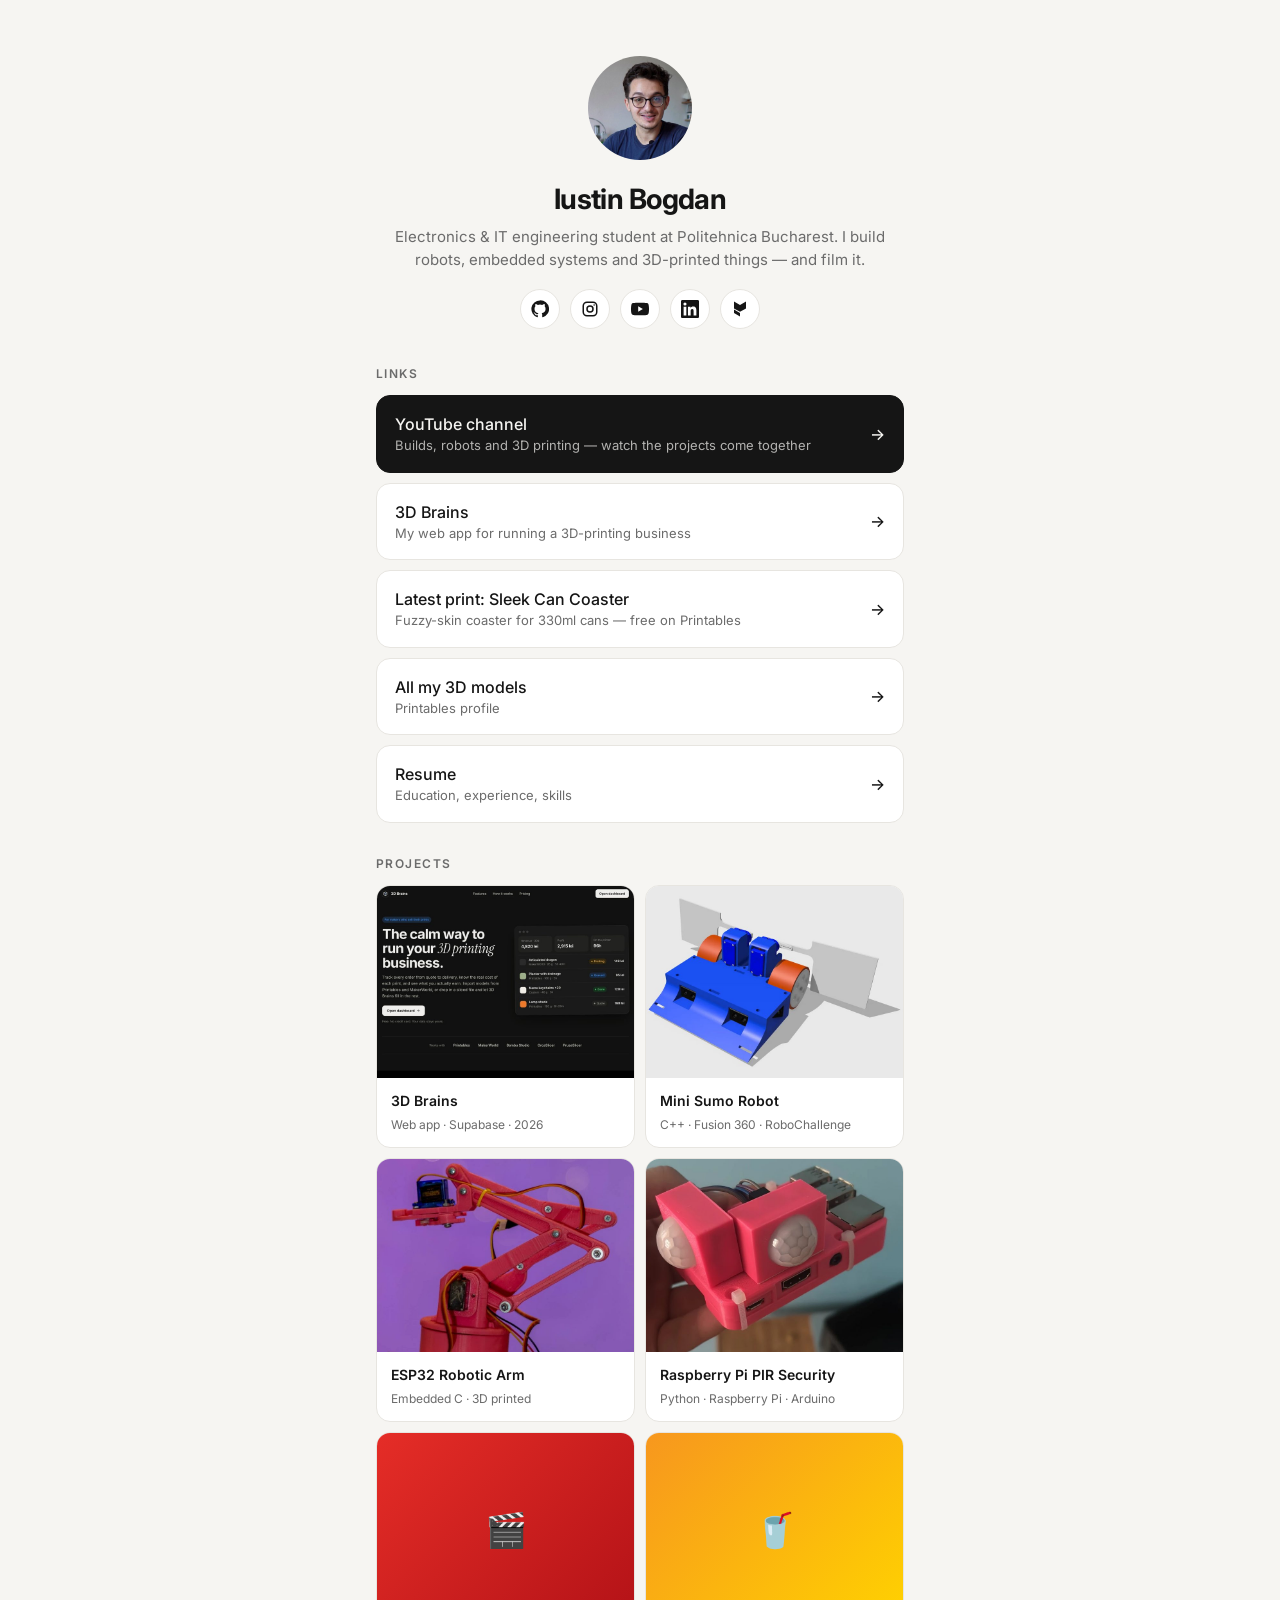
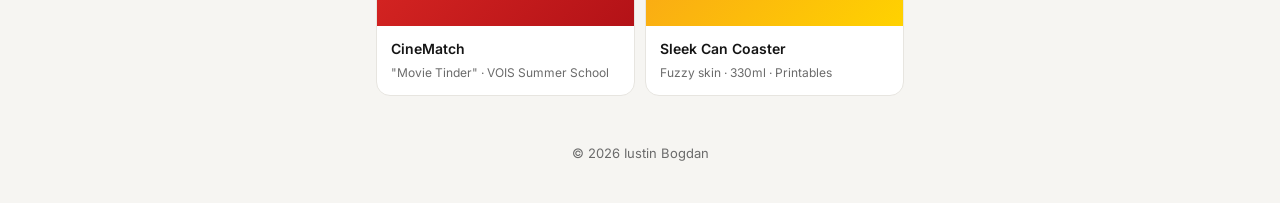
==== commit f1de0b6d: "Add profile photo and 3D Brains screenshot Co-Authored-By: Claude Opus 5.5 <noreply@anthropic.com> C" ====
--- a/index.html
+++ b/index.html
@@ -5,6 +5,8 @@
 <meta name="viewport" content="width=device-width, initial-scale=1">
 <title>Iustin Bogdan</title>
 <meta name="description" content="Iustin Bogdan — electronics &amp; IT student. YouTube, projects, 3D printing and resume.">
+<link rel="icon" href="images/avatar.jpg">
+<meta property="og:image" content="https://iustinbogdan.studio/images/avatar.jpg">
 <link rel="preconnect" href="https://fonts.googleapis.com">
 <link href="https://fonts.googleapis.com/css2?family=Inter:wght@400;500;600;700&display=swap" rel="stylesheet">
 <style>
@@ -78,7 +80,7 @@
 
   <header>
     <!-- Replace the initials with a photo: <div class="avatar"><img src="me.jpg" alt="Iustin Bogdan"></div> -->
-    <div class="avatar">IB</div>
+    <div class="avatar"><img src="images/avatar.jpg" alt="Iustin Bogdan"></div>
     <h1>Iustin Bogdan</h1>
     <p class="tagline">Electronics &amp; IT engineering student at Politehnica Bucharest. I build robots, embedded systems and 3D-printed things — and film it.</p>
     <nav class="socials" aria-label="Social links">
@@ -108,7 +110,7 @@
     <h2>Projects</h2>
     <div class="grid">
       <!-- Swap a gradient for a photo: replace <span class="thumb"></span> with <img class="thumb" src="images/name.jpg" alt=""> -->
-      <a class="project p1" href="https://3dbrains.ro" target="_blank" rel="noopener"><span class="thumb"><b>3D</b></span><div><strong>3D Brains</strong><span>Web app · Supabase · 2026</span></div></a>
+      <a class="project p1" href="https://3dbrains.ro" target="_blank" rel="noopener"><img class="thumb" src="images/3dbrains.jpg" alt="3D Brains homepage" loading="lazy"><div><strong>3D Brains</strong><span>Web app · Supabase · 2026</span></div></a>
       <a class="project p2" href="https://github.com/IustinB2005/mini-sumo-robot" target="_blank" rel="noopener"><img class="thumb" src="images/sumo.jpg" alt="Mini sumo robot 3D model" loading="lazy"><div><strong>Mini Sumo Robot</strong><span>C++ · Fusion 360 · RoboChallenge</span></div></a>
       <a class="project p3" href="https://github.com/IustinB2005/esp32-robotic-arm" target="_blank" rel="noopener"><img class="thumb" src="images/arm.jpg" alt="3D printed ESP32 robotic arm" loading="lazy"><div><strong>ESP32 Robotic Arm</strong><span>Embedded C · 3D printed</span></div></a>
       <a class="project p4" href="https://github.com/IustinB2005/raspberry-pi-pir" target="_blank" rel="noopener"><img class="thumb" src="images/pir.jpg" alt="Raspberry Pi with two PIR sensors in a pink 3D printed case" loading="lazy"><div><strong>Raspberry Pi PIR Security</strong><span>Python · Raspberry Pi · Arduino</span></div></a>
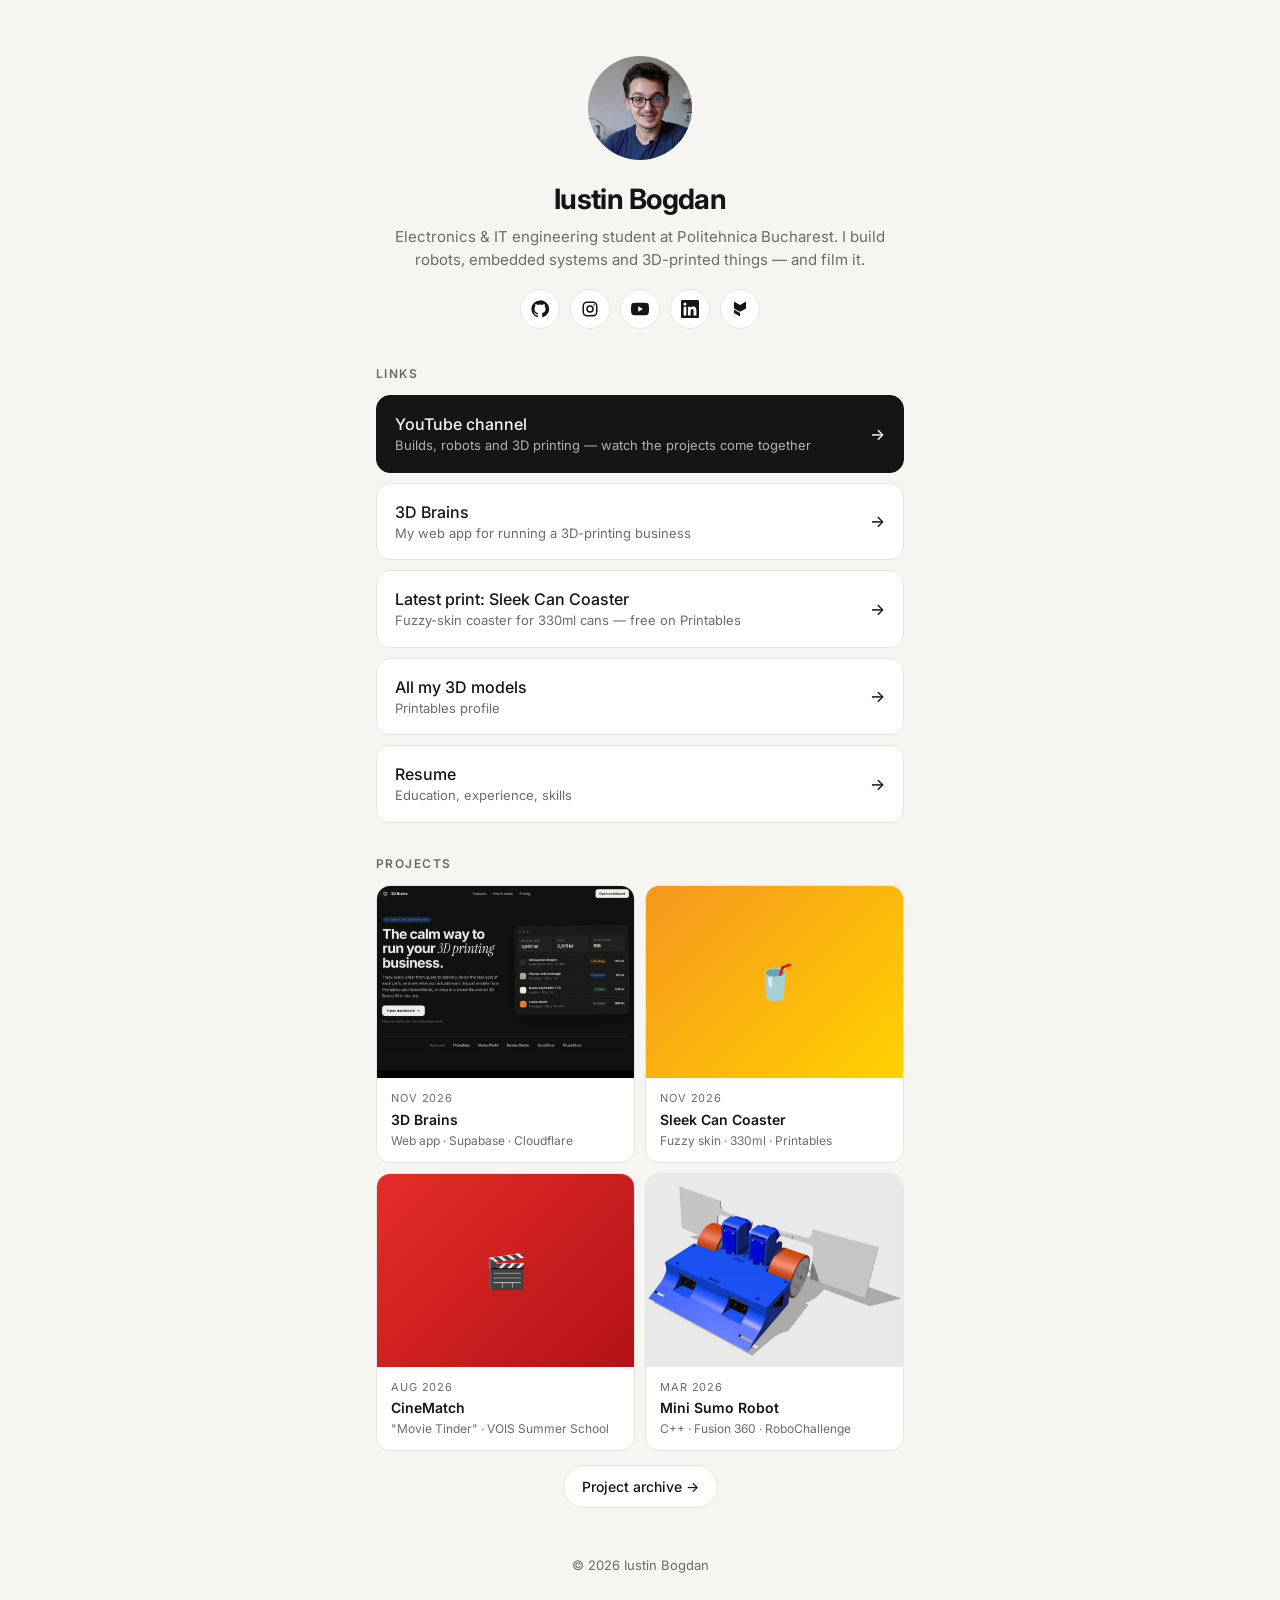
==== commit c7549e37: "Add project log: projects.json, latest 4 on homepage, archive page Co-Authored-By: Claude Opus 5.5 <" ====
--- a/index.html
+++ b/index.html
@@ -9,71 +9,7 @@
 <meta property="og:image" content="https://iustinbogdan.studio/images/avatar.jpg">
 <link rel="preconnect" href="https://fonts.googleapis.com">
 <link href="https://fonts.googleapis.com/css2?family=Inter:wght@400;500;600;700&display=swap" rel="stylesheet">
-<style>
-  :root{
-    --bg:#f6f5f2; --card:#ffffff; --text:#151515; --muted:#6b6b6b;
-    --line:#e7e5e0; --accent:#ff5a1f;
-  }
-  @media (prefers-color-scheme: dark){
-    :root{ --bg:#0f0f0f; --card:#191919; --text:#f2f2f2; --muted:#9a9a9a; --line:#2a2a2a; }
-  }
-  *{box-sizing:border-box;margin:0;padding:0}
-  body{background:var(--bg);color:var(--text);font-family:Inter,system-ui,sans-serif;
-       line-height:1.5;-webkit-font-smoothing:antialiased}
-  a{color:inherit;text-decoration:none}
-  .wrap{max-width:560px;margin:0 auto;padding:56px 16px 40px}
-
-  /* Header */
-  header{text-align:center;margin-bottom:36px}
-  .avatar{width:104px;height:104px;border-radius:50%;margin:0 auto 18px;
-          background:linear-gradient(135deg,var(--accent),#ffb347);display:grid;place-items:center;
-          color:#fff;font-weight:700;font-size:36px;overflow:hidden}
-  .avatar img{width:100%;height:100%;object-fit:cover}
-  h1{font-size:28px;font-weight:700;letter-spacing:-.02em}
-  .tagline{color:var(--muted);margin-top:6px;font-size:15px}
-  .socials{display:flex;justify-content:center;gap:10px;margin-top:18px}
-  .socials a{width:40px;height:40px;border-radius:50%;border:1px solid var(--line);background:var(--card);
-             display:grid;place-items:center;transition:transform .15s,border-color .15s}
-  .socials a:hover{transform:translateY(-2px);border-color:var(--text)}
-  .socials svg{width:18px;height:18px;fill:currentColor}
-
-  /* Sections */
-  h2{font-size:12px;text-transform:uppercase;letter-spacing:.12em;color:var(--muted);
-     font-weight:600;margin:32px 0 12px}
-
-  /* Link buttons */
-  .links{display:flex;flex-direction:column;gap:10px}
-  .link{display:flex;align-items:center;justify-content:space-between;gap:12px;
-        padding:16px 18px;border-radius:14px;background:var(--card);border:1px solid var(--line);
-        font-weight:500;transition:transform .15s,box-shadow .15s,border-color .15s}
-  .link:hover{transform:translateY(-2px);border-color:var(--text);box-shadow:0 6px 20px rgba(0,0,0,.06)}
-  .link small{display:block;color:var(--muted);font-weight:400;font-size:13px}
-  .arrow{flex:none;transition:transform .15s}
-  .link:hover .arrow{transform:translateX(3px)}
-  .link.featured{background:var(--text);color:var(--bg);border-color:var(--text)}
-  .link.featured small{color:inherit;opacity:.7}
-
-  /* Project cards */
-  .grid{display:grid;grid-template-columns:1fr 1fr;gap:10px}
-  .project{border-radius:14px;overflow:hidden;background:var(--card);border:1px solid var(--line);
-           transition:transform .15s,border-color .15s}
-  .project:hover{transform:translateY(-2px);border-color:var(--text)}
-  .thumb{aspect-ratio:4/3;background:var(--line);display:block;width:100%;object-fit:cover}
-  .p1 .thumb{background:linear-gradient(135deg,#ff5a1f,#ffb347)}
-  .p2 .thumb{background:linear-gradient(135deg,#3a7bd5,#00d2ff)}
-  .p3 .thumb{background:linear-gradient(135deg,#11998e,#38ef7d)}
-  .p4 .thumb{background:linear-gradient(135deg,#8e2de2,#f093fb)}
-  .p5 .thumb{background:linear-gradient(135deg,#e52d27,#b31217)}
-  .p6 .thumb{background:linear-gradient(135deg,#f7971e,#ffd200)}
-  span.thumb{display:grid;place-items:center}
-  span.thumb b{font-size:34px;color:#fff;font-weight:700}
-  .project div{padding:12px 14px}
-  .project strong{display:block;font-size:14px;font-weight:600}
-  .project span{font-size:12px;color:var(--muted)}
-
-  footer{text-align:center;color:var(--muted);font-size:13px;margin-top:48px}
-  @media (max-width:340px){ .grid{grid-template-columns:1fr} }
-</style>
+<link rel="stylesheet" href="style.css">
 </head>
 <body>
 <main class="wrap">
@@ -108,19 +44,13 @@
 
   <section>
     <h2>Projects</h2>
-    <div class="grid">
-      <!-- Swap a gradient for a photo: replace <span class="thumb"></span> with <img class="thumb" src="images/name.jpg" alt=""> -->
-      <a class="project p1" href="https://3dbrains.ro" target="_blank" rel="noopener"><img class="thumb" src="images/3dbrains.jpg" alt="3D Brains homepage" loading="lazy"><div><strong>3D Brains</strong><span>Web app · Supabase · 2026</span></div></a>
-      <a class="project p2" href="https://github.com/IustinB2005/mini-sumo-robot" target="_blank" rel="noopener"><img class="thumb" src="images/sumo.jpg" alt="Mini sumo robot 3D model" loading="lazy"><div><strong>Mini Sumo Robot</strong><span>C++ · Fusion 360 · RoboChallenge</span></div></a>
-      <a class="project p3" href="https://github.com/IustinB2005/esp32-robotic-arm" target="_blank" rel="noopener"><img class="thumb" src="images/arm.jpg" alt="3D printed ESP32 robotic arm" loading="lazy"><div><strong>ESP32 Robotic Arm</strong><span>Embedded C · 3D printed</span></div></a>
-      <a class="project p4" href="https://github.com/IustinB2005/raspberry-pi-pir" target="_blank" rel="noopener"><img class="thumb" src="images/pir.jpg" alt="Raspberry Pi with two PIR sensors in a pink 3D printed case" loading="lazy"><div><strong>Raspberry Pi PIR Security</strong><span>Python · Raspberry Pi · Arduino</span></div></a>
-      <a class="project p5" href="https://github.com/IustinB2005/vois-cinematch" target="_blank" rel="noopener"><span class="thumb"><b>🎬</b></span><div><strong>CineMatch</strong><span>"Movie Tinder" · VOIS Summer School</span></div></a>
-      <a class="project p6" href="https://www.printables.com/model/1917259-fuzzy-skin-sleek-can-coaster-330ml-aqua-carpatica" target="_blank" rel="noopener"><span class="thumb"><b>🥤</b></span><div><strong>Sleek Can Coaster</strong><span>Fuzzy skin · 330ml · Printables</span></div></a>
-    </div>
+    <div class="grid" data-projects="latest"></div>
+    <p class="more" id="archive-link" hidden><a href="archive.html">Project archive →</a></p>
   </section>
 
   <footer>© <span id="y"></span> Iustin Bogdan</footer>
 </main>
+<script src="projects.js"></script>
 <script>document.getElementById('y').textContent=new Date().getFullYear()</script>
 </body>
 </html>
--- a/style.css
+++ b/style.css
@@ -0,0 +1,70 @@
+  :root{
+    --bg:#f6f5f2; --card:#ffffff; --text:#151515; --muted:#6b6b6b;
+    --line:#e7e5e0; --accent:#ff5a1f;
+  }
+  @media (prefers-color-scheme: dark){
+    :root{ --bg:#0f0f0f; --card:#191919; --text:#f2f2f2; --muted:#9a9a9a; --line:#2a2a2a; }
+  }
+  *{box-sizing:border-box;margin:0;padding:0}
+  body{background:var(--bg);color:var(--text);font-family:Inter,system-ui,sans-serif;
+       line-height:1.5;-webkit-font-smoothing:antialiased}
+  a{color:inherit;text-decoration:none}
+  .wrap{max-width:560px;margin:0 auto;padding:56px 16px 40px}
+
+  /* Header */
+  header{text-align:center;margin-bottom:36px}
+  .avatar{width:104px;height:104px;border-radius:50%;margin:0 auto 18px;
+          background:linear-gradient(135deg,var(--accent),#ffb347);display:grid;place-items:center;
+          color:#fff;font-weight:700;font-size:36px;overflow:hidden}
+  .avatar img{width:100%;height:100%;object-fit:cover}
+  h1{font-size:28px;font-weight:700;letter-spacing:-.02em}
+  .tagline{color:var(--muted);margin-top:6px;font-size:15px}
+  .socials{display:flex;justify-content:center;gap:10px;margin-top:18px}
+  .socials a{width:40px;height:40px;border-radius:50%;border:1px solid var(--line);background:var(--card);
+             display:grid;place-items:center;transition:transform .15s,border-color .15s}
+  .socials a:hover{transform:translateY(-2px);border-color:var(--text)}
+  .socials svg{width:18px;height:18px;fill:currentColor}
+
+  /* Sections */
+  h2{font-size:12px;text-transform:uppercase;letter-spacing:.12em;color:var(--muted);
+     font-weight:600;margin:32px 0 12px}
+
+  /* Link buttons */
+  .links{display:flex;flex-direction:column;gap:10px}
+  .link{display:flex;align-items:center;justify-content:space-between;gap:12px;
+        padding:16px 18px;border-radius:14px;background:var(--card);border:1px solid var(--line);
+        font-weight:500;transition:transform .15s,box-shadow .15s,border-color .15s}
+  .link:hover{transform:translateY(-2px);border-color:var(--text);box-shadow:0 6px 20px rgba(0,0,0,.06)}
+  .link small{display:block;color:var(--muted);font-weight:400;font-size:13px}
+  .arrow{flex:none;transition:transform .15s}
+  .link:hover .arrow{transform:translateX(3px)}
+  .link.featured{background:var(--text);color:var(--bg);border-color:var(--text)}
+  .link.featured small{color:inherit;opacity:.7}
+
+  /* Project cards */
+  .grid{display:grid;grid-template-columns:1fr 1fr;gap:10px}
+  .project{border-radius:14px;overflow:hidden;background:var(--card);border:1px solid var(--line);
+           transition:transform .15s,border-color .15s}
+  .project:hover{transform:translateY(-2px);border-color:var(--text)}
+  .thumb{aspect-ratio:4/3;background:var(--line);display:block;width:100%;object-fit:cover}
+  span.thumb{display:grid;place-items:center}
+  span.thumb b{font-size:34px;color:#fff;font-weight:700}
+  .project{display:flex;flex-direction:column}
+  .project .cover{display:block}
+  .project div{padding:12px 14px;display:flex;flex-direction:column;gap:2px;flex:1}
+  .project time{font-size:11px;text-transform:uppercase;letter-spacing:.08em;color:var(--muted)}
+  .project div a:hover strong{text-decoration:underline}
+  .badge{align-self:flex-start;margin-top:8px;font-size:12px;font-weight:600;padding:3px 10px;border-radius:999px;
+         background:var(--text);color:var(--bg)}
+  .badge:hover{opacity:.85}
+  .more{display:flex;justify-content:center;margin-top:14px}
+  .more a{font-size:14px;font-weight:500;padding:10px 18px;border:1px solid var(--line);border-radius:999px;background:var(--card)}
+  .more a:hover{border-color:var(--text)}
+  .back{display:inline-block;color:var(--muted);font-weight:500;margin-bottom:24px}
+  .back:hover{color:var(--text)}
+  .empty{color:var(--muted);font-size:14px}
+  .project strong{display:block;font-size:14px;font-weight:600}
+  .project span{font-size:12px;color:var(--muted)}
+
+  footer{text-align:center;color:var(--muted);font-size:13px;margin-top:48px}
+  @media (max-width:340px){ .grid{grid-template-columns:1fr} }
